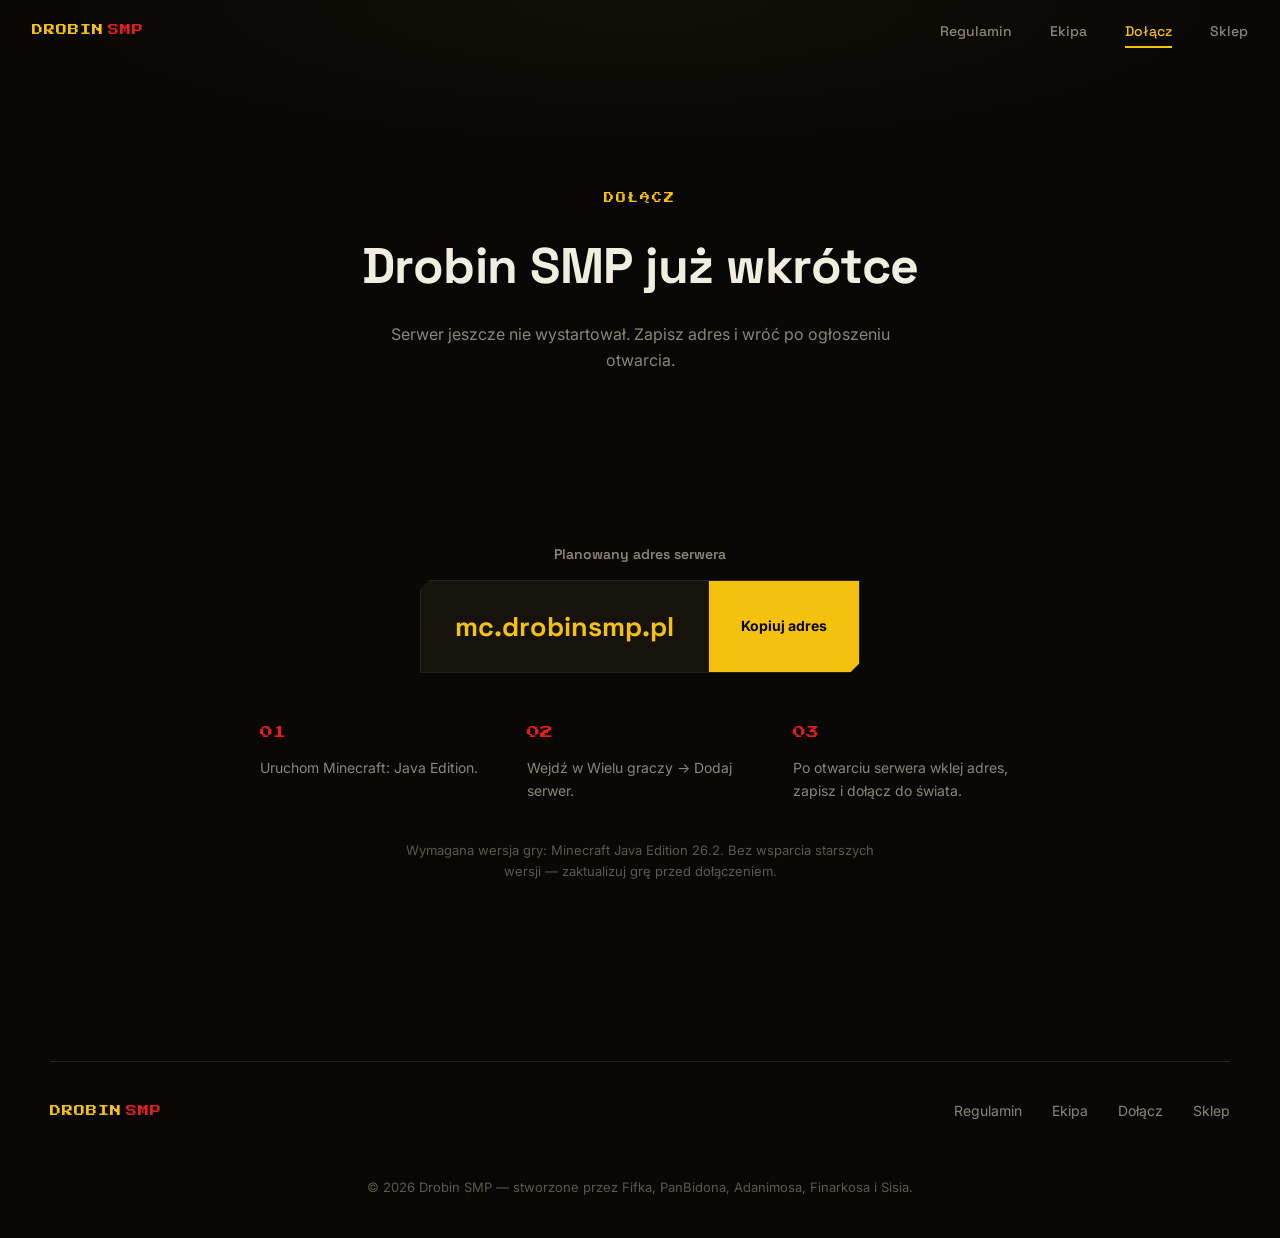
==== public/dolacz.html @ e036c219 "Przygotuj stronę Drobin SMP pod Cloudflare Pages" ====
<!DOCTYPE html>
<html lang="pl">
<head>
<meta charset="UTF-8">
<meta name="viewport" content="width=device-width, initial-scale=1.0">
<title>Dołącz — Drobin SMP</title>
<meta name="description" content="Drobin SMP wystartuje już wkrótce. Sprawdź planowany adres serwera i sposób dołączenia.">
<meta name="theme-color" content="#0a0806">
<link rel="icon" href="data:image/svg+xml,%3Csvg xmlns='http://www.w3.org/2000/svg' viewBox='0 0 100 100'%3E%3Crect width='100' height='100' rx='16' fill='%230a0806'/%3E%3Crect x='28' y='28' width='44' height='44' fill='%23f4c10f' transform='rotate(45 50 50)'/%3E%3C/svg%3E">
<link rel="preconnect" href="https://fonts.googleapis.com">
<link rel="preconnect" href="https://fonts.gstatic.com" crossorigin>
<link href="https://fonts.googleapis.com/css2?family=Space+Grotesk:wght@400;500;600;700;800&family=Inter:wght@400;500;600&family=Press+Start+2P&display=swap" rel="stylesheet">
<link rel="stylesheet" href="style.css">
</head>
<body>

<nav class="nav" id="siteNav">
  <a href="index.html" class="brand"><span class="gold">DROBIN</span><span class="red">SMP</span></a>
  <div class="nav-links" id="navLinks">
    <a href="regulamin.html">Regulamin</a>
    <a href="ekipa.html">Ekipa</a>
    <a href="dolacz.html" class="active">Dołącz</a>
    <a href="sklep.html">Sklep</a>
  </div>
  <button class="nav-toggle" id="navToggle" aria-label="Otwórz menu" aria-expanded="false" aria-controls="navLinks">
    <span></span><span></span><span></span>
  </button>
</nav>

<main>
  <header class="page-header">
    <span class="eyebrow center">DOŁĄCZ</span>
    <h1>Drobin SMP już wkrótce</h1>
    <p>Serwer jeszcze nie wystartował. Zapisz adres i wróć po ogłoszeniu otwarcia.</p>
  </header>

  <section class="section join center">
    <div class="container">
      <p class="join-label reveal">Planowany adres serwera</p>
      <div class="join-box cut-sm reveal">
        <span class="addr">mc.drobinsmp.pl</span>
        <button onclick="copyIP(this)">Kopiuj adres</button>
      </div>

      <div class="join-steps reveal">
        <div class="join-step">
          <span class="num">01</span>
          <p>Uruchom Minecraft: Java Edition.</p>
        </div>
        <div class="join-step">
          <span class="num">02</span>
          <p>Wejdź w Wielu graczy → Dodaj serwer.</p>
        </div>
        <div class="join-step">
          <span class="num">03</span>
          <p>Po otwarciu serwera wklej adres, zapisz i dołącz do świata.</p>
        </div>
      </div>

      <p class="version-note reveal">Wymagana wersja gry: Minecraft Java Edition 26.2. Bez wsparcia starszych wersji — zaktualizuj grę przed dołączeniem.</p>
    </div>
  </section>
</main>

<footer class="footer">
  <div class="footer-inner">
    <a href="index.html" class="brand"><span class="gold">DROBIN</span><span class="red">SMP</span></a>
    <div class="footer-links">
      <a href="regulamin.html">Regulamin</a>
      <a href="ekipa.html">Ekipa</a>
      <a href="dolacz.html">Dołącz</a>
      <a href="sklep.html">Sklep</a>
    </div>
    <p class="footer-copy">© 2026 Drobin SMP — stworzone przez Fifka, PanBidona, Adanimosa, Finarkosa i Sisia.</p>
  </div>
</footer>

<script src="main.js"></script>
</body>
</html>
---- public/style.css ----
:root{
  --void:#0a0806;
  --void-2:#050403;
  --panel:#16130d;
  --panel-2:#1c1811;
  --border:#2b2419;
  --gold:#f4c10f;
  --gold-deep:#8a5a08;
  --redstone:#e31e1f;
  --redstone-deep:#7a0f10;
  --parchment:#f2ede1;
  --stone:#8b8577;
  --stone-dim:#5c584c;
  --font-display:'Space Grotesk',sans-serif;
  --font-body:'Inter',sans-serif;
  --font-pixel:'Press Start 2P',monospace;
}
*,*::before,*::after{box-sizing:border-box;margin:0;padding:0;}
html{scroll-behavior:smooth;}
body{
  background:var(--void);
  color:var(--parchment);
  font-family:var(--font-body);
  line-height:1.6;
  overflow-x:hidden;
  -webkit-font-smoothing:antialiased;
}
img{max-width:100%;display:block;}
a{color:inherit;text-decoration:none;}
button{font:inherit;cursor:pointer;border:none;background:none;color:inherit;}
ul{list-style:none;}
a:focus-visible,button:focus-visible{outline:2px solid var(--gold);outline-offset:3px;}
.container{max-width:1180px;margin:0 auto;padding:0 24px;}
section,header{scroll-margin-top:84px;}
main{display:block;}

.cut{clip-path:polygon(14px 0,100% 0,100% calc(100% - 14px),calc(100% - 14px) 100%,0 100%,0 14px);}
.cut-sm{clip-path:polygon(10px 0,100% 0,100% calc(100% - 10px),calc(100% - 10px) 100%,0 100%,0 10px);}

/* ---------- reveal on scroll ---------- */
.reveal{opacity:0;transform:translateY(26px);transition:opacity .7s ease,transform .7s ease;}
.reveal.in-view{opacity:1;transform:translateY(0);}

/* ---------- nav ---------- */
.nav{
  position:fixed;top:0;left:0;right:0;z-index:200;
  display:flex;align-items:center;justify-content:space-between;
  padding:20px 32px;
  border-bottom:1px solid transparent;
  transition:background .3s ease,border-color .3s ease;
}
.nav.scrolled{background:rgba(9,7,5,.86);backdrop-filter:blur(10px);border-bottom-color:var(--border);}
.brand{display:flex;align-items:center;gap:4px;font-family:var(--font-pixel);font-size:11px;letter-spacing:1px;}
.brand .gold{color:var(--gold);}
.brand .red{color:var(--redstone);}
.nav-links{display:flex;gap:38px;align-items:center;}
.nav-links a{font-family:var(--font-display);font-weight:500;font-size:14px;color:var(--stone);position:relative;transition:color .2s;}
.nav-links a::after{content:'';position:absolute;left:0;bottom:-6px;width:0;height:2px;background:var(--gold);transition:width .25s;}
.nav-links a:hover{color:var(--parchment);}
.nav-links a:hover::after{width:100%;}
.nav-links a.active{color:var(--gold);}
.nav-links a.active::after{width:100%;}
.nav-toggle{display:none;flex-direction:column;gap:5px;width:26px;z-index:210;background:none;}
.nav-toggle span{width:100%;height:2px;background:var(--parchment);transition:all .3s ease;}
.nav-toggle.open span:nth-child(1){transform:translateY(7px) rotate(45deg);}
.nav-toggle.open span:nth-child(2){opacity:0;}
.nav-toggle.open span:nth-child(3){transform:translateY(-7px) rotate(-45deg);}

@media (max-width:780px){
  .nav-links{
    position:fixed;top:0;right:-100%;height:100vh;width:min(78vw,320px);
    background:var(--void-2);border-left:1px solid var(--border);
    flex-direction:column;justify-content:center;align-items:flex-start;
    gap:34px;padding:0 44px;transition:right .35s ease;
  }
  .nav-links.open{right:0;}
  .nav-toggle{display:flex;}
}

/* ---------- hero ---------- */
.hero{
  position:relative;min-height:100svh;display:flex;flex-direction:column;
  align-items:center;justify-content:center;text-align:center;
  padding:150px 24px 90px;overflow:hidden;
  background:radial-gradient(ellipse 80% 60% at 50% 36%,#000 0%,#0a0806 55%,#050403 100%);
}
.hero::before{
  content:'';position:absolute;inset:0;pointer-events:none;
  background-image:
    linear-gradient(rgba(244,193,15,.05) 1px,transparent 1px),
    linear-gradient(90deg,rgba(244,193,15,.05) 1px,transparent 1px);
  background-size:44px 44px;
  -webkit-mask-image:radial-gradient(ellipse 70% 55% at 50% 38%,black,transparent 72%);
          mask-image:radial-gradient(ellipse 70% 55% at 50% 38%,black,transparent 72%);
}
.particles{position:absolute;inset:0;overflow:hidden;pointer-events:none;}
.particle{position:absolute;bottom:-10px;border-radius:1px;opacity:0;animation:float-up linear infinite;}
@keyframes float-up{
  0%{transform:translateY(0) translateX(0);opacity:0;}
  12%{opacity:.7;}
  88%{opacity:.25;}
  100%{transform:translateY(-640px) translateX(24px);opacity:0;}
}
.hero-logo{width:min(700px,88vw);height:auto;margin-bottom:30px;filter:drop-shadow(0 22px 60px rgba(0,0,0,.75));position:relative;z-index:2;}
.hero-tagline{font-family:var(--font-display);font-weight:700;font-size:clamp(19px,3vw,27px);margin-bottom:12px;position:relative;z-index:2;}
.hero-sub{color:var(--stone);font-size:16px;max-width:460px;margin-bottom:34px;position:relative;z-index:2;}
.hero-meta{display:flex;flex-wrap:wrap;align-items:center;justify-content:center;gap:14px;margin-bottom:38px;position:relative;z-index:2;}
.status-pill{display:flex;align-items:center;gap:9px;padding:9px 16px;background:var(--panel);border:1px solid var(--border);font-size:13px;color:var(--stone);}
.status-dot{width:7px;height:7px;border-radius:50%;background:var(--gold);animation:pulse 2s infinite;}
@keyframes pulse{
  0%{box-shadow:0 0 0 0 rgba(244,193,15,.55);}
  70%{box-shadow:0 0 0 8px rgba(244,193,15,0);}
  100%{box-shadow:0 0 0 0 rgba(244,193,15,0);}
}
.ip-pill{display:flex;align-items:center;gap:0;padding-left:16px;background:var(--panel);border:1px solid var(--border);font-family:var(--font-display);font-weight:600;font-size:14px;}
.status-pill.standalone{margin:0 auto 28px;width:fit-content;}
.ip-pill button{padding:9px 16px;margin-left:14px;background:var(--panel-2);font-size:12px;font-weight:700;color:var(--gold);border-left:1px solid var(--border);transition:all .2s;min-width:88px;}
.ip-pill button:hover{background:var(--gold);color:var(--void);}
.hero-ctas{display:flex;gap:16px;flex-wrap:wrap;justify-content:center;position:relative;z-index:2;}
.hero-secondary{display:flex;flex-wrap:wrap;align-items:center;justify-content:center;gap:14px;margin-top:28px;position:relative;z-index:2;}
.pill-link{display:inline-flex;align-items:center;gap:8px;padding:9px 16px;background:var(--panel);border:1px solid var(--border);font-size:13px;font-family:var(--font-display);font-weight:600;color:var(--gold);transition:all .2s;}
.pill-link:hover{border-color:var(--gold);background:var(--panel-2);transform:translateY(-2px);}

/* ---------- buttons ---------- */
.btn{display:inline-flex;align-items:center;gap:8px;padding:16px 34px;font-family:var(--font-display);font-weight:700;font-size:15px;transition:transform .2s ease,box-shadow .2s ease,background .2s ease,color .2s ease;}
.btn-primary{background:linear-gradient(135deg,var(--gold),#c98f0a);color:var(--void);}
.btn-primary:hover{transform:translateY(-3px);box-shadow:0 12px 28px rgba(244,193,15,.25);}
.btn-secondary{background:transparent;border:1px solid var(--border);color:var(--parchment);}
.btn-secondary:hover{border-color:var(--gold);color:var(--gold);transform:translateY(-3px);}

/* ---------- page header (non-hero pages) ---------- */
.page-header{padding:190px 24px 70px;text-align:center;position:relative;overflow:hidden;background:radial-gradient(ellipse 70% 50% at 50% 0%,#120e08 0%,var(--void) 65%);}
.page-header .eyebrow{display:block;}
.page-header h1{font-family:var(--font-display);font-weight:700;font-size:clamp(32px,5vw,50px);margin-bottom:16px;letter-spacing:-.01em;}
.page-header p{color:var(--stone);font-size:16px;max-width:560px;margin:0 auto;}

/* ---------- section shared ---------- */
.section{padding:100px 24px 120px;}
.section-head{max-width:640px;margin-bottom:54px;}
.eyebrow{font-family:var(--font-pixel);font-size:10px;letter-spacing:2px;color:var(--gold);margin-bottom:20px;display:block;}
.section-heading{font-family:var(--font-display);font-weight:700;font-size:clamp(28px,4vw,44px);margin-bottom:16px;letter-spacing:-.01em;}
.section-sub{color:var(--stone);font-size:16px;}
.center{text-align:center;margin-left:auto;margin-right:auto;}

/* ---------- team / crafting ---------- */
.crafting{display:flex;align-items:center;justify-content:center;gap:30px;margin:0 auto 8px;flex-wrap:wrap;}
.crafting-grid{display:grid;grid-template-columns:repeat(3,74px);grid-template-rows:repeat(3,74px);gap:8px;padding:14px;background:var(--panel);border:1px solid var(--border);}
.slot{background:var(--void-2);border:1px solid var(--border);box-shadow:inset 0 2px 6px rgba(0,0,0,.6);}
.slot.filled{padding:0;overflow:hidden;cursor:default;transition:transform .2s;}
.slot.filled img{width:100%;height:100%;object-fit:cover;display:block;}
.slot.filled:hover{transform:translateY(-3px);}
.slot.filled.gold{border:3px solid var(--gold);}
.slot.filled.red{border:3px solid var(--redstone);}
.crafting-arrow{font-size:26px;color:var(--stone-dim);font-family:var(--font-display);}
.output-slot{width:90px;height:90px;background:var(--panel);border:1px solid var(--gold-deep);display:flex;align-items:center;justify-content:center;box-shadow:0 0 26px rgba(244,193,15,.18);flex-shrink:0;}
.output-gem{width:32px;height:32px;background:linear-gradient(135deg,var(--gold),var(--redstone));transform:rotate(45deg);box-shadow:0 0 20px rgba(244,193,15,.5);animation:gem-float 3s ease-in-out infinite;}
@keyframes gem-float{0%,100%{transform:rotate(45deg) translateY(0);}50%{transform:rotate(45deg) translateY(-6px);}}
.crafting-caption{font-family:var(--font-pixel);font-size:10px;color:var(--stone-dim);letter-spacing:2px;text-align:center;margin:22px 0 50px;}

.founders-row{display:flex;flex-wrap:wrap;justify-content:center;gap:20px;}
.founder-card{background:var(--panel);border:1px solid var(--border);padding:30px 20px;width:206px;text-align:center;transition:border-color .25s,transform .25s;}
.founder-card:hover{border-color:var(--gold-deep);transform:translateY(-4px);}
.founder-avatar{width:78px;height:78px;margin:0 auto 16px;border:2px solid var(--border);overflow:hidden;}
.founder-avatar img{width:100%;height:100%;object-fit:cover;display:block;}
.founder-name{font-family:var(--font-display);font-weight:700;font-size:16px;margin-bottom:6px;}
.founder-role{color:var(--gold);font-family:var(--font-pixel);font-size:8px;letter-spacing:1.5px;display:block;margin-bottom:18px;}
.founder-links{display:flex;flex-wrap:wrap;gap:7px;justify-content:center;}
.founder-links a{font-size:11px;font-family:var(--font-display);font-weight:600;padding:6px 11px;background:var(--panel-2);border:1px solid var(--border);color:var(--stone);transition:all .2s;}
.founder-links a:hover{border-color:var(--gold);color:var(--gold);}

@media (max-width:560px){
  .crafting{flex-direction:column;}
  .crafting-arrow{transform:rotate(90deg);}
  .crafting-grid{grid-template-columns:repeat(3,62px);grid-template-rows:repeat(3,62px);}
}

/* ---------- regulamin ---------- */
.rules-list{display:flex;flex-direction:column;gap:24px;max-width:820px;margin:0 auto;}
.rule-featured{
  background:linear-gradient(135deg,rgba(227,30,31,.09),rgba(227,30,31,.02));
  border:1px solid rgba(227,30,31,.35);padding:44px;
  position:relative;overflow:hidden;text-align:left;
}
.rule-featured::before{content:'';position:absolute;top:-45%;right:-8%;width:280px;height:280px;background:radial-gradient(circle,rgba(227,30,31,.22),transparent 70%);pointer-events:none;}
.rule-featured .tag{font-family:var(--font-pixel);font-size:10px;color:var(--redstone);letter-spacing:1.5px;margin-bottom:16px;display:block;position:relative;}
.rule-featured h3{font-family:var(--font-display);font-weight:800;font-size:clamp(23px,4vw,34px);margin-bottom:14px;position:relative;letter-spacing:-.01em;}
.rule-featured h3 span{color:var(--redstone);}
.rule-featured p{color:var(--stone);font-size:15px;line-height:1.75;position:relative;}

/* ---------- join ---------- */
.join-box{display:inline-flex;align-items:stretch;margin-bottom:50px;background:var(--panel);border:1px solid var(--border);}
.join-box .addr{padding:24px 34px;font-family:var(--font-display);font-weight:700;font-size:clamp(19px,4vw,27px);color:var(--gold);}
.join-box button{padding:0 32px;background:var(--gold);color:var(--void);font-weight:700;font-size:14px;transition:background .2s;border-left:1px solid var(--border);}
.join-box button:hover{background:#ffd93d;}
.join-steps{display:flex;justify-content:center;gap:40px;flex-wrap:wrap;margin-bottom:38px;text-align:left;max-width:760px;margin-left:auto;margin-right:auto;}
.join-step{flex:1;min-width:180px;}
.join-step .num{font-family:var(--font-pixel);color:var(--redstone);font-size:13px;margin-bottom:12px;display:block;}
.join-step p{font-size:14px;color:var(--stone);line-height:1.65;}
.version-note{color:var(--stone-dim);font-size:13px;max-width:480px;margin:0 auto;}

/* ---------- trailer ---------- */
.trailer-section{padding:56px 24px 110px;text-align:center;}
.trailer-video{width:100%;max-width:900px;margin:0 auto;display:block;background:#000;border:1px solid var(--border);}
.trailer-credit{margin-top:14px;font-size:10px;color:var(--stone-dim);opacity:.55;letter-spacing:.02em;}

/* ---------- explore ---------- */
.explore-grid{display:grid;grid-template-columns:repeat(2,1fr);gap:20px;}
.explore-card{display:block;background:var(--panel);border:1px solid var(--border);padding:32px 28px;transition:border-color .25s,transform .25s;}
.explore-card:hover{border-color:var(--gold-deep);transform:translateY(-4px);}
.explore-card .explore-tag{font-family:var(--font-pixel);font-size:9px;letter-spacing:1.5px;color:var(--gold);margin-bottom:16px;display:block;}
.explore-card h3{font-family:var(--font-display);font-weight:700;font-size:19px;margin-bottom:10px;}
.explore-card p{color:var(--stone);font-size:14px;line-height:1.6;margin-bottom:18px;}
.explore-card .explore-link{font-family:var(--font-display);font-weight:600;font-size:13px;color:var(--parchment);transition:color .2s;}
.explore-card:hover .explore-link{color:var(--gold);}

@media (max-width:900px){.explore-grid{grid-template-columns:1fr;}}

.info-card{background:var(--panel);border:1px solid var(--border);padding:36px;max-width:600px;margin:60px auto 0;text-align:center;}
.info-card .tag{font-family:var(--font-pixel);font-size:10px;letter-spacing:1.5px;color:var(--gold);margin-bottom:16px;display:block;}
.info-card h3{font-family:var(--font-display);font-weight:700;font-size:20px;margin-bottom:12px;}
.info-card p{color:var(--stone);font-size:15px;line-height:1.7;}

.join-label{color:var(--stone);font-family:var(--font-display);font-size:14px;font-weight:600;margin-bottom:14px;}
.coming-soon{min-height:45vh;display:flex;align-items:flex-start;justify-content:center;padding-top:36px;}
.coming-soon .info-card{margin:0 auto;max-width:660px;}
.coming-soon .info-card h2{font-family:var(--font-display);font-size:clamp(24px,4vw,34px);line-height:1.2;margin-bottom:16px;}
.coming-soon-link{margin-top:28px;}

/* ---------- footer ---------- */
.footer{padding:60px 24px 40px;}
.footer-inner{max-width:1180px;margin:0 auto;display:flex;flex-wrap:wrap;justify-content:space-between;align-items:center;gap:24px;border-top:1px solid var(--border);padding-top:38px;}
.footer-links{display:flex;gap:30px;flex-wrap:wrap;}
.footer-links a{color:var(--stone);font-size:14px;transition:color .2s;}
.footer-links a:hover{color:var(--gold);}
.footer-copy{color:var(--stone-dim);font-size:13px;width:100%;text-align:center;margin-top:30px;}

@media (prefers-reduced-motion:reduce){
  *{animation:none !important;transition:none !important;}
  html{scroll-behavior:auto;}
}
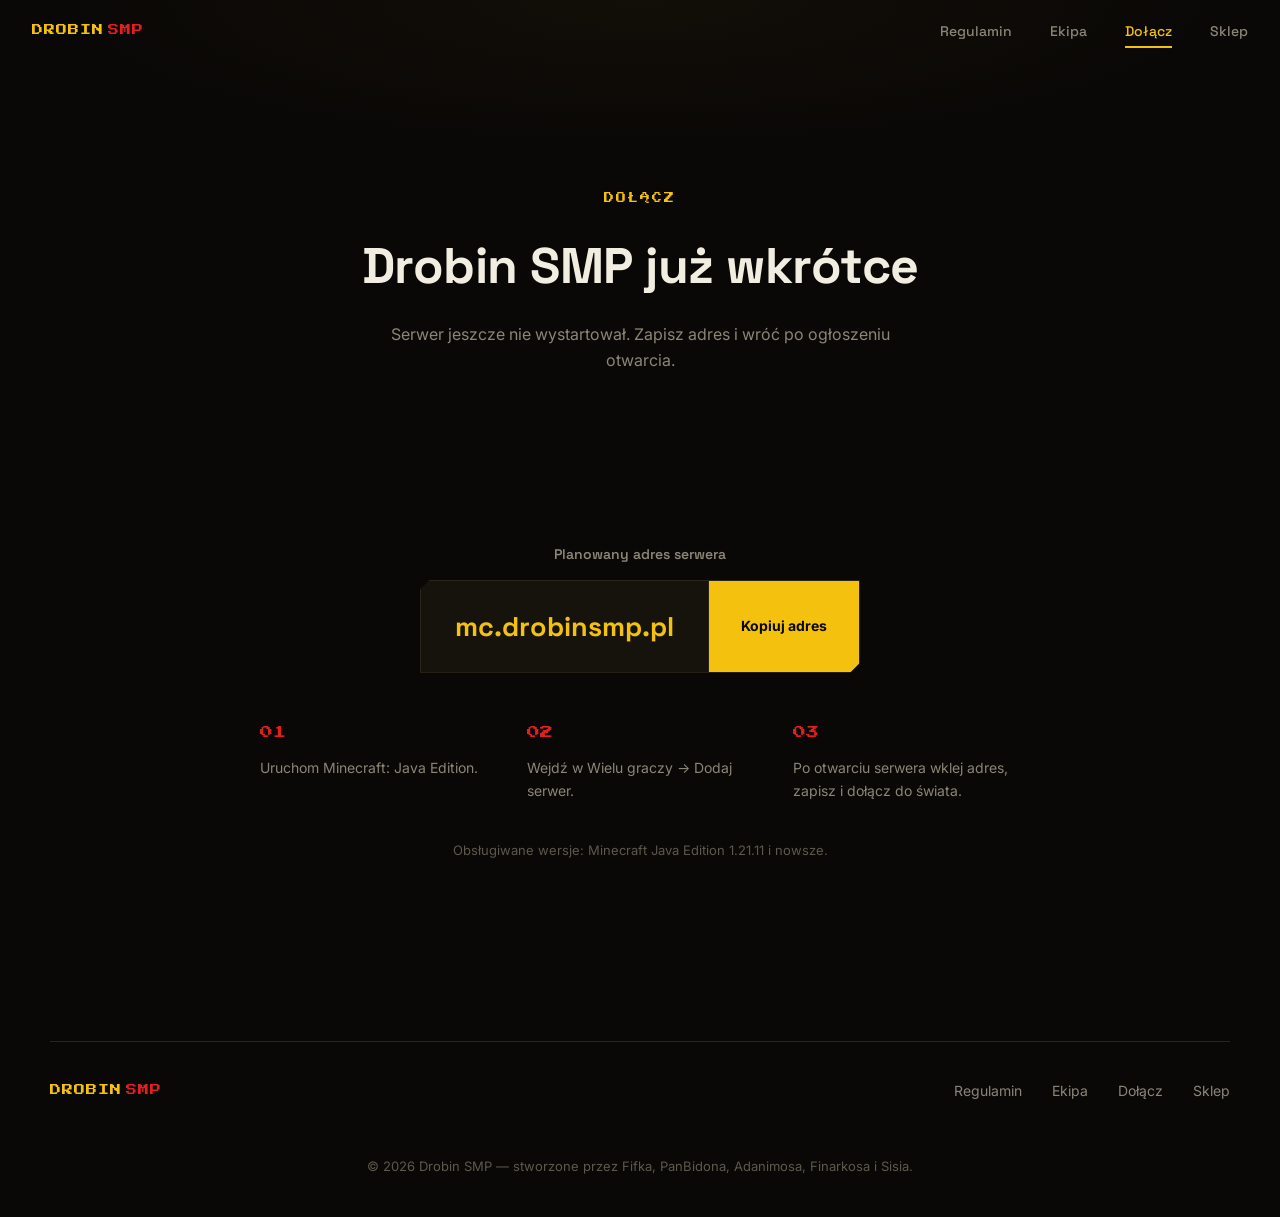
==== commit 1ef7dd97: "Zaktualizuj obsługiwane wersje Minecraft" ====
--- a/public/dolacz.html
+++ b/public/dolacz.html
@@ -4,7 +4,7 @@
 <meta charset="UTF-8">
 <meta name="viewport" content="width=device-width, initial-scale=1.0">
 <title>Dołącz — Drobin SMP</title>
-<meta name="description" content="Drobin SMP wystartuje już wkrótce. Sprawdź planowany adres serwera i sposób dołączenia.">
+<meta name="description" content="Drobin SMP wystartuje już wkrótce. Sprawdź planowany adres serwera i obsługiwane wersje Minecraft Java Edition od 1.21.11 wzwyż.">
 <meta name="theme-color" content="#0a0806">
 <link rel="icon" href="data:image/svg+xml,%3Csvg xmlns='http://www.w3.org/2000/svg' viewBox='0 0 100 100'%3E%3Crect width='100' height='100' rx='16' fill='%230a0806'/%3E%3Crect x='28' y='28' width='44' height='44' fill='%23f4c10f' transform='rotate(45 50 50)'/%3E%3C/svg%3E">
 <link rel="preconnect" href="https://fonts.googleapis.com">
@@ -57,7 +57,7 @@
         </div>
       </div>
 
-      <p class="version-note reveal">Wymagana wersja gry: Minecraft Java Edition 26.2. Bez wsparcia starszych wersji — zaktualizuj grę przed dołączeniem.</p>
+      <p class="version-note reveal">Obsługiwane wersje: Minecraft Java Edition 1.21.11 i nowsze.</p>
     </div>
   </section>
 </main>
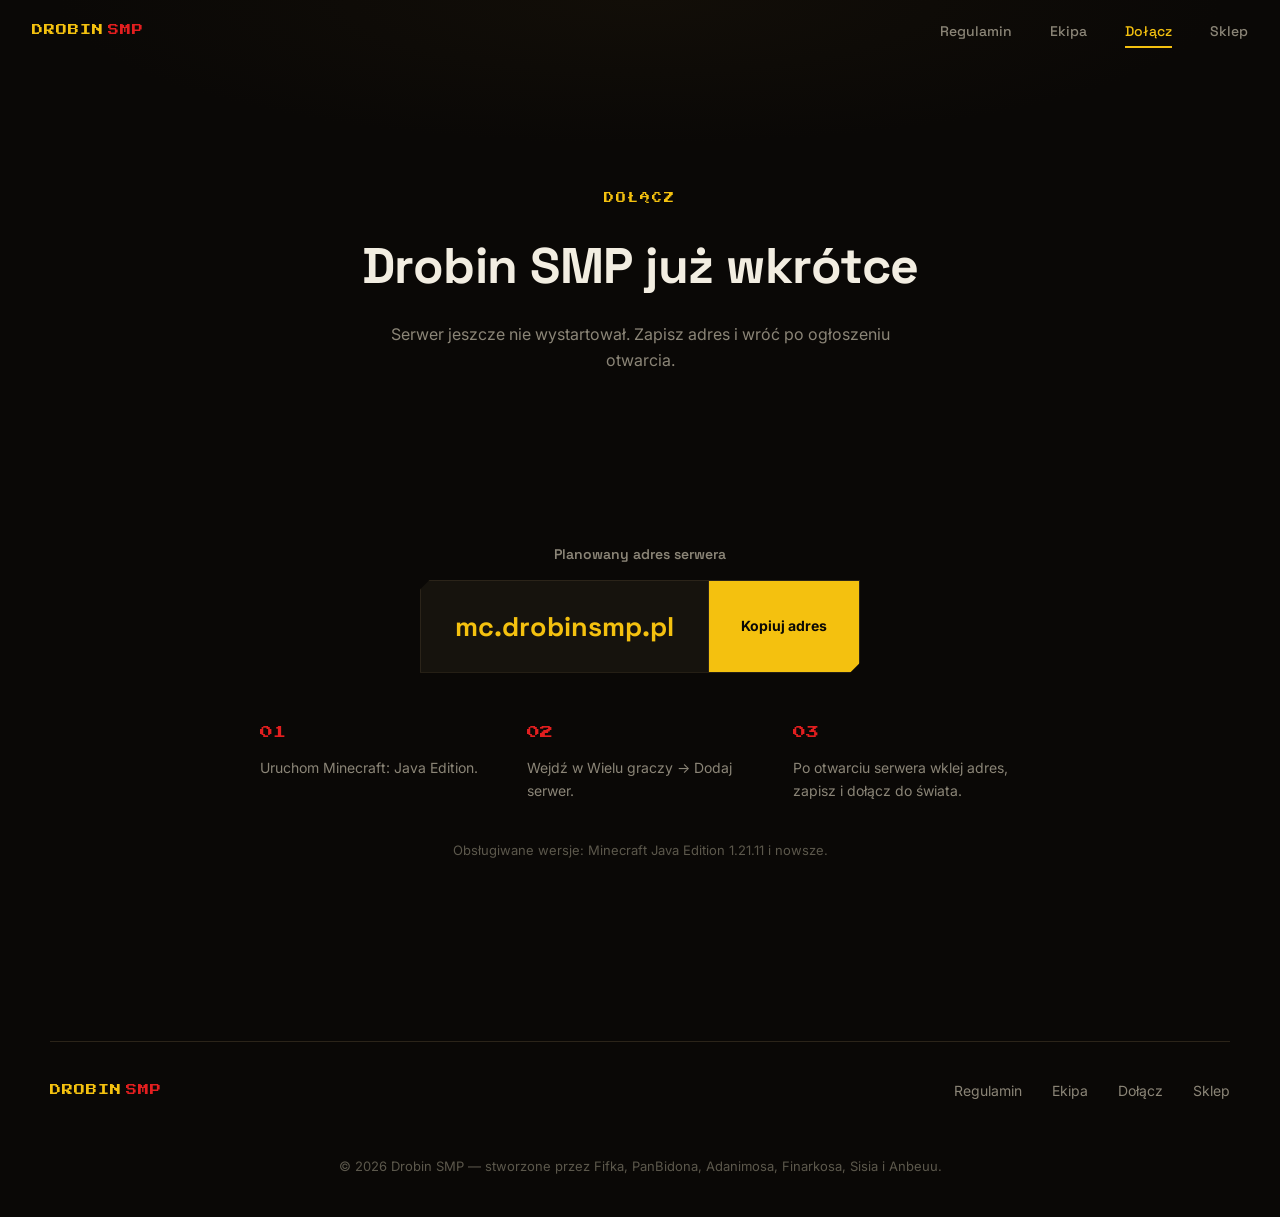
==== commit aeb599e0: "Dodaj Anbeuu do ekipy Drobin SMP" ====
--- a/public/dolacz.html
+++ b/public/dolacz.html
@@ -71,7 +71,7 @@
       <a href="dolacz.html">Dołącz</a>
       <a href="sklep.html">Sklep</a>
     </div>
-    <p class="footer-copy">© 2026 Drobin SMP — stworzone przez Fifka, PanBidona, Adanimosa, Finarkosa i Sisia.</p>
+    <p class="footer-copy">© 2026 Drobin SMP — stworzone przez Fifka, PanBidona, Adanimosa, Finarkosa, Sisia i Anbeuu.</p>
   </div>
 </footer>
 
--- a/public/style.css
+++ b/public/style.css
@@ -157,8 +157,8 @@
 @keyframes gem-float{0%,100%{transform:rotate(45deg) translateY(0);}50%{transform:rotate(45deg) translateY(-6px);}}
 .crafting-caption{font-family:var(--font-pixel);font-size:10px;color:var(--stone-dim);letter-spacing:2px;text-align:center;margin:22px 0 50px;}
 
-.founders-row{display:flex;flex-wrap:wrap;justify-content:center;gap:20px;}
-.founder-card{background:var(--panel);border:1px solid var(--border);padding:30px 20px;width:206px;text-align:center;transition:border-color .25s,transform .25s;}
+.founders-row{display:grid;grid-template-columns:repeat(3,minmax(0,1fr));gap:20px;max-width:900px;margin:0 auto;}
+.founder-card{background:var(--panel);border:1px solid var(--border);padding:30px 20px;text-align:center;transition:border-color .25s,transform .25s;}
 .founder-card:hover{border-color:var(--gold-deep);transform:translateY(-4px);}
 .founder-avatar{width:78px;height:78px;margin:0 auto 16px;border:2px solid var(--border);overflow:hidden;}
 .founder-avatar img{width:100%;height:100%;object-fit:cover;display:block;}
@@ -168,10 +168,13 @@
 .founder-links a{font-size:11px;font-family:var(--font-display);font-weight:600;padding:6px 11px;background:var(--panel-2);border:1px solid var(--border);color:var(--stone);transition:all .2s;}
 .founder-links a:hover{border-color:var(--gold);color:var(--gold);}
 
+@media (max-width:760px){.founders-row{grid-template-columns:repeat(2,minmax(0,1fr));max-width:640px;}}
+
 @media (max-width:560px){
   .crafting{flex-direction:column;}
   .crafting-arrow{transform:rotate(90deg);}
   .crafting-grid{grid-template-columns:repeat(3,62px);grid-template-rows:repeat(3,62px);}
+  .founders-row{grid-template-columns:1fr;max-width:320px;}
 }
 
 /* ---------- regulamin ---------- */
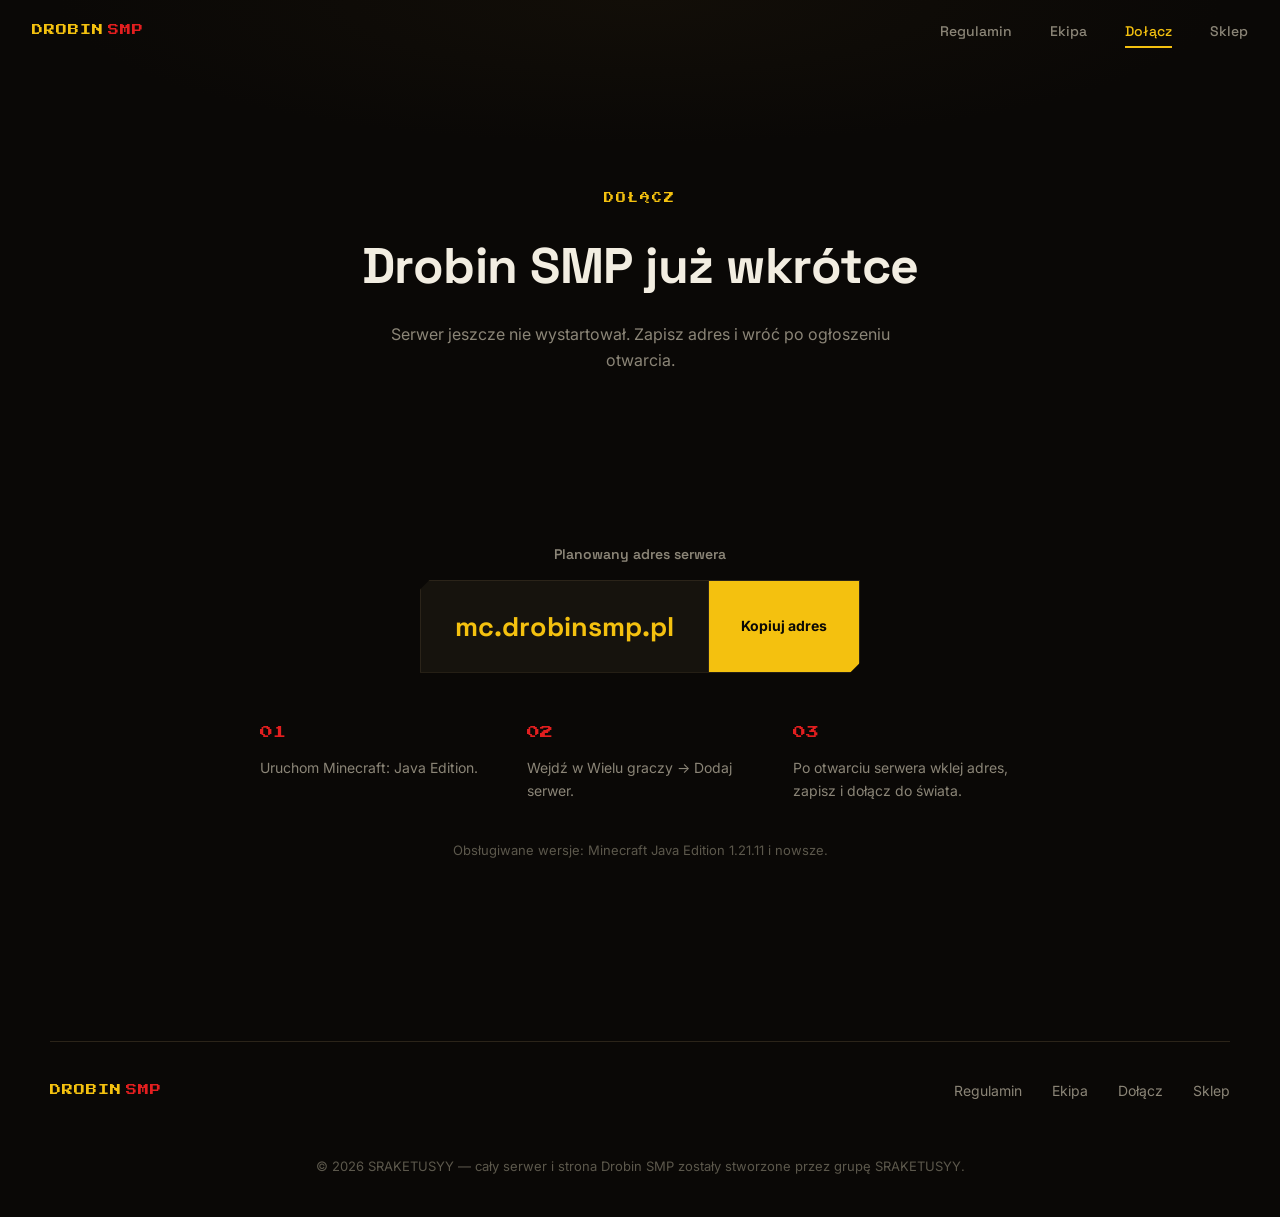
==== commit ff954c34: "Dodaj autorstwo serwera i strony przez SRAKETUSYY" ====
--- a/public/dolacz.html
+++ b/public/dolacz.html
@@ -71,7 +71,7 @@
       <a href="dolacz.html">Dołącz</a>
       <a href="sklep.html">Sklep</a>
     </div>
-    <p class="footer-copy">© 2026 Drobin SMP — stworzone przez Fifka, PanBidona, Adanimosa, Finarkosa, Sisia i Anbeuu.</p>
+    <p class="footer-copy">© 2026 SRAKETUSYY — cały serwer i strona Drobin SMP zostały stworzone przez grupę SRAKETUSYY.</p>
   </div>
 </footer>
 
--- a/public/style.css
+++ b/public/style.css
@@ -205,6 +205,39 @@
 .trailer-section{padding:56px 24px 110px;text-align:center;}
 .trailer-video{width:100%;max-width:900px;margin:0 auto;display:block;background:#000;border:1px solid var(--border);}
 .trailer-credit{margin-top:14px;font-size:10px;color:var(--stone-dim);opacity:.55;letter-spacing:.02em;}
+.trailer-archive{padding-top:70px;padding-bottom:30px;}
+
+/* ---------- teaser gallery ---------- */
+.teaser-section{padding:0 24px 40px;}
+.teaser-section .section-head{max-width:760px;margin-bottom:34px;}
+.teaser-hint{font-size:14px;color:var(--stone);margin-top:16px;}
+.teaser-grid{display:grid;grid-template-columns:repeat(3,minmax(0,1fr));gap:16px;}
+.teaser-photo{display:block;position:relative;overflow:hidden;aspect-ratio:16/11;background:var(--panel);border:1px solid var(--border);transition:border-color .25s;}
+.teaser-photo img{width:100%;height:100%;object-fit:cover;transition:transform .4s ease;}
+.teaser-photo:hover,.teaser-photo:focus-visible{border-color:var(--gold);}
+.teaser-photo:hover img{transform:scale(1.04);}
+.teaser-featured{grid-column:span 2;grid-row:span 2;aspect-ratio:auto;}
+.teaser-photo-label{position:absolute;bottom:0;left:0;right:0;padding:50px 24px 20px;background:linear-gradient(transparent,rgba(0,0,0,.85));font-family:var(--font-display);font-size:clamp(18px,2vw,26px);font-weight:700;display:flex;justify-content:space-between;gap:16px;}
+.teaser-photo-label span{color:var(--gold);}
+body.teaser-open{overflow:hidden;}
+.teaser-viewer{position:fixed;inset:0;margin:auto;width:min(1200px,96vw);max-width:96vw;max-height:94dvh;padding:54px 20px 16px;background:var(--void);color:var(--parchment);border:1px solid var(--gold-deep);overflow:auto;}
+.teaser-viewer::backdrop{background:rgba(0,0,0,.92);}
+.teaser-full-image{margin:auto;max-width:100%;max-height:calc(94dvh - 132px);width:auto;height:auto;object-fit:contain;}
+.teaser-close{position:absolute;top:6px;right:8px;width:44px;height:44px;font-size:22px;}
+.teaser-controls{display:flex;align-items:center;justify-content:center;gap:24px;margin-top:12px;}
+.teaser-controls button{width:44px;height:44px;border:1px solid var(--border);color:var(--gold);font-size:24px;}
+.teaser-controls button:hover,.teaser-close:hover{background:var(--panel-2);}
+.teaser-counter{min-width:68px;text-align:center;font-size:14px;}
+@media(max-width:760px){
+  .teaser-section{padding:0 0 24px;}
+  .teaser-grid{grid-template-columns:repeat(2,minmax(0,1fr));gap:12px;}
+  .teaser-featured{grid-row:auto;aspect-ratio:16/11;}
+}
+@media(max-width:480px){
+  .teaser-grid{grid-template-columns:1fr;}
+  .teaser-featured{grid-column:auto;}
+  .teaser-viewer{padding-left:8px;padding-right:8px;}
+}
 
 /* ---------- explore ---------- */
 .explore-grid{display:grid;grid-template-columns:repeat(2,1fr);gap:20px;}
@@ -229,6 +262,73 @@
 .coming-soon .info-card h2{font-family:var(--font-display);font-size:clamp(24px,4vw,34px);line-height:1.2;margin-bottom:16px;}
 .coming-soon-link{margin-top:28px;}
 
+/* ---------- shop ---------- */
+.shop-section{padding:30px 0 60px;}
+.shop-ranks{display:grid;grid-template-columns:repeat(2,minmax(0,1fr));gap:24px;}
+.shop-rank{padding:32px;background:var(--panel);border:1px solid var(--gold-deep);}
+.shop-rank h2{font:700 44px var(--font-display);color:var(--gold);margin-bottom:24px;}
+.shop-rank-svip{border-color:var(--redstone-deep);}
+.shop-rank-svip h2{color:var(--redstone);}
+.shop-option{display:flex;gap:16px;align-items:center;padding:20px 0;border-top:1px solid var(--border);}
+.shop-option>div{flex:1;}
+.shop-option strong,.shop-option code{display:block;}
+.shop-option code{color:var(--stone);font-size:14px;margin-top:4px;}
+.shop-price{font:700 24px var(--font-display);white-space:nowrap;}
+.shop-option button,.shop-message button{padding:10px 14px;border:1px solid var(--gold-deep);font-size:14px;min-height:44px;}
+.shop-option button:hover,.shop-option button[aria-pressed="true"]{background:var(--gold);color:var(--void);}
+.shop-checkout{margin-top:24px;padding:30px;background:var(--panel-2);border:1px solid var(--border);display:grid;grid-template-columns:1fr 1fr;gap:24px;align-items:center;}
+.shop-label{display:block;font-size:14px;color:var(--gold);font-weight:600;letter-spacing:.04em;margin-bottom:8px;}
+.shop-checkout h3{font:700 24px var(--font-display);margin-bottom:8px;}
+.shop-message code{display:block;overflow-wrap:anywhere;margin-bottom:12px;font-size:16px;}
+.shop-message button{color:var(--gold);}
+.shop-payment-note{grid-column:1/-1;color:var(--stone);font-size:14px;}
+.shop-checkout .btn{justify-content:center;width:fit-content;}
+.shop-guide{padding-top:60px;}
+.tipply-diagram{position:relative;width:100%;aspect-ratio:1100/908;}
+.tipply-diagram>img{width:67.2727%;height:auto;}
+.tipply-arrows{position:absolute;inset:0;width:100%;height:100%;pointer-events:none;}
+.tipply-mobile-arrows{display:none;}
+.tipply-notes{list-style:none;}
+.tipply-notes li{position:absolute;left:74%;right:0;display:flex;gap:10px;}
+.tipply-notes li:nth-child(1){top:27%;}
+.tipply-notes li:nth-child(2){top:46%;}
+.tipply-notes li:nth-child(3){top:65%;}
+.tipply-notes li>span{flex-shrink:0;width:28px;height:28px;display:grid;place-items:center;background:var(--gold);color:var(--void);font-weight:700;}
+.tipply-notes h3{font:700 18px var(--font-display);margin-bottom:8px;}
+.tipply-notes p{font-size:14px;color:var(--stone);}
+.tipply-notes code{color:var(--gold);overflow-wrap:anywhere;}
+.shop-guide-end{max-width:740px;margin:24px auto 0;font-size:16px;color:var(--stone);text-align:center;}
+.shop-creator{padding:40px;background:linear-gradient(135deg,var(--panel-2),var(--panel));border:1px solid var(--gold-deep);}
+.shop-creator ol{list-style:decimal;padding-left:24px;margin:24px 0;}
+.shop-creator li{padding-left:6px;margin-bottom:14px;color:var(--stone);}
+.shop-creator strong{color:var(--parchment);}
+.shop-creator-apply{padding-top:24px;border-top:1px solid var(--border);}
+.shop-terms-link{color:var(--gold);text-decoration:underline;text-underline-offset:3px;}
+.shop-consent{grid-column:1/-1;display:flex;align-items:flex-start;gap:14px;font-size:14px;}
+.shop-consent input{width:22px;height:22px;flex-shrink:0;margin-top:2px;accent-color:var(--gold);}
+.tipply-amount{margin-top:48px;aspect-ratio:1100/950;}
+.tipply-amount .tipply-notes p+p{margin-top:14px;}
+.purchase-rules{max-width:900px;margin:auto;}
+.purchase-rules h3{font:700 22px var(--font-display);margin:32px 0 12px;}
+.purchase-rules p+p{margin-top:16px;}
+@media(max-width:900px){
+  .tipply-diagram{aspect-ratio:auto;max-width:650px;margin:auto;}
+  .tipply-amount{margin-top:40px;}
+  .tipply-diagram>img{width:100%;}
+  .tipply-arrows{display:none;}
+  .tipply-mobile-arrows{display:block;position:absolute;top:0;left:0;width:100%;pointer-events:none;}
+  .tipply-notes{display:grid;gap:24px;margin-top:28px;}
+  .tipply-notes li{position:static;}
+  .tipply-notes p{font-size:16px;}
+}
+@media(max-width:700px){
+  .shop-ranks,.shop-checkout{grid-template-columns:1fr;}
+  .shop-rank,.shop-checkout,.shop-creator{padding:24px;}
+  .shop-option{gap:10px;flex-wrap:wrap;}
+  .shop-price{font-size:22px;}
+  .shop-checkout .btn{width:100%;}
+}
+
 /* ---------- footer ---------- */
 .footer{padding:60px 24px 40px;}
 .footer-inner{max-width:1180px;margin:0 auto;display:flex;flex-wrap:wrap;justify-content:space-between;align-items:center;gap:24px;border-top:1px solid var(--border);padding-top:38px;}
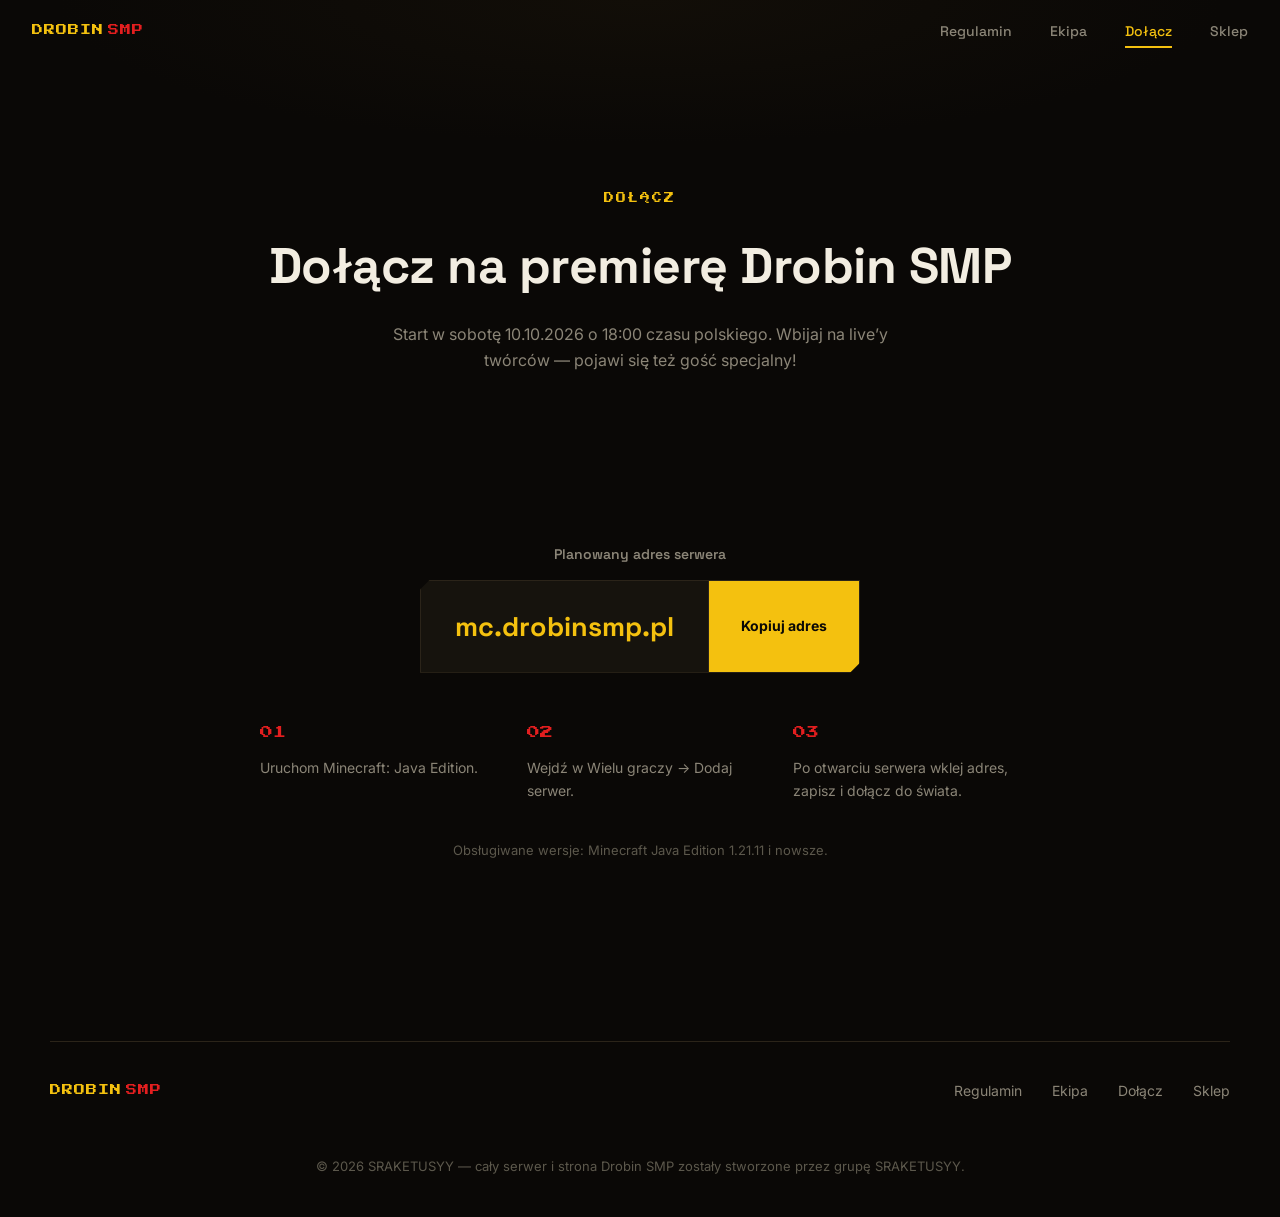
==== commit 5dd52274: "Oglos premiere 10 pazdziernika o 18 i dodaj odliczanie" ====
--- a/public/dolacz.html
+++ b/public/dolacz.html
@@ -4,7 +4,7 @@
 <meta charset="UTF-8">
 <meta name="viewport" content="width=device-width, initial-scale=1.0">
 <title>Dołącz — Drobin SMP</title>
-<meta name="description" content="Drobin SMP wystartuje już wkrótce. Sprawdź planowany adres serwera i obsługiwane wersje Minecraft Java Edition od 1.21.11 wzwyż.">
+<meta name="description" content="Premiera Drobin SMP w sobotę 10.10.2026 o 18:00 czasu polskiego. Sprawdź adres serwera i obsługiwane wersje Minecraft Java Edition od 1.21.11 wzwyż.">
 <meta name="theme-color" content="#0a0806">
 <link rel="icon" href="data:image/svg+xml,%3Csvg xmlns='http://www.w3.org/2000/svg' viewBox='0 0 100 100'%3E%3Crect width='100' height='100' rx='16' fill='%230a0806'/%3E%3Crect x='28' y='28' width='44' height='44' fill='%23f4c10f' transform='rotate(45 50 50)'/%3E%3C/svg%3E">
 <link rel="preconnect" href="https://fonts.googleapis.com">
@@ -30,8 +30,8 @@
 <main>
   <header class="page-header">
     <span class="eyebrow center">DOŁĄCZ</span>
-    <h1>Drobin SMP już wkrótce</h1>
-    <p>Serwer jeszcze nie wystartował. Zapisz adres i wróć po ogłoszeniu otwarcia.</p>
+    <h1>Dołącz na premierę Drobin SMP</h1>
+    <p>Start w sobotę <time datetime="2026-10-10T18:00:00+02:00">10.10.2026 o 18:00 czasu polskiego</time>. Wbijaj na live’y twórców — pojawi się też gość specjalny!</p>
   </header>
 
   <section class="section join center">
--- a/public/style.css
+++ b/public/style.css
@@ -117,6 +117,16 @@
 .ip-pill button{padding:9px 16px;margin-left:14px;background:var(--panel-2);font-size:12px;font-weight:700;color:var(--gold);border-left:1px solid var(--border);transition:all .2s;min-width:88px;}
 .ip-pill button:hover{background:var(--gold);color:var(--void);}
 .hero-ctas{display:flex;gap:16px;flex-wrap:wrap;justify-content:center;position:relative;z-index:2;}
+.launch-date{position:relative;z-index:2;color:var(--gold);font:700 clamp(18px,3vw,26px) var(--font-display);margin-bottom:20px;}
+.launch-date span{display:block;font:400 14px var(--font-body);color:var(--stone);margin-top:8px;}
+.launch-countdown{display:grid;grid-template-columns:repeat(4,minmax(0,1fr));gap:12px;width:min(460px,100%);margin:0 auto 24px;position:relative;z-index:2;}
+.launch-countdown>div{padding:16px 8px;background:var(--panel);border:1px solid var(--gold-deep);}
+.launch-countdown strong{display:block;color:var(--gold);font:700 clamp(24px,5vw,38px) var(--font-display);font-variant-numeric:tabular-nums;}
+.launch-countdown span{display:block;color:var(--stone);font-size:14px;margin-top:6px;}
+.launch-invite,.launch-finished{position:relative;z-index:2;max-width:580px;font-size:16px;margin-bottom:28px;}
+.launch-invite strong{display:block;color:var(--gold);margin-top:8px;}
+.launch-finished{color:var(--gold);}
+.launch-countdown[hidden]{display:none;}
 .hero-secondary{display:flex;flex-wrap:wrap;align-items:center;justify-content:center;gap:14px;margin-top:28px;position:relative;z-index:2;}
 .pill-link{display:inline-flex;align-items:center;gap:8px;padding:9px 16px;background:var(--panel);border:1px solid var(--border);font-size:13px;font-family:var(--font-display);font-weight:600;color:var(--gold);transition:all .2s;}
 .pill-link:hover{border-color:var(--gold);background:var(--panel-2);transform:translateY(-2px);}
@@ -269,6 +279,12 @@
 .shop-rank h2{font:700 44px var(--font-display);color:var(--gold);margin-bottom:24px;}
 .shop-rank-svip{border-color:var(--redstone-deep);}
 .shop-rank-svip h2{color:var(--redstone);}
+.shop-benefits{list-style:disc;padding-left:20px;margin:0 0 26px;color:var(--stone);font-size:15px;}
+.shop-benefits li{margin-bottom:12px;}
+.shop-benefits strong{color:var(--parchment);}
+.shop-benefits code{color:var(--gold);overflow-wrap:anywhere;font-size:14px;}
+.shop-benefits-note{margin-top:20px;color:var(--stone);font-size:14px;}
+.creator-benefits-heading{font:700 22px var(--font-display);margin:28px 0 18px;}
 .shop-option{display:flex;gap:16px;align-items:center;padding:20px 0;border-top:1px solid var(--border);}
 .shop-option>div{flex:1;}
 .shop-option strong,.shop-option code{display:block;}
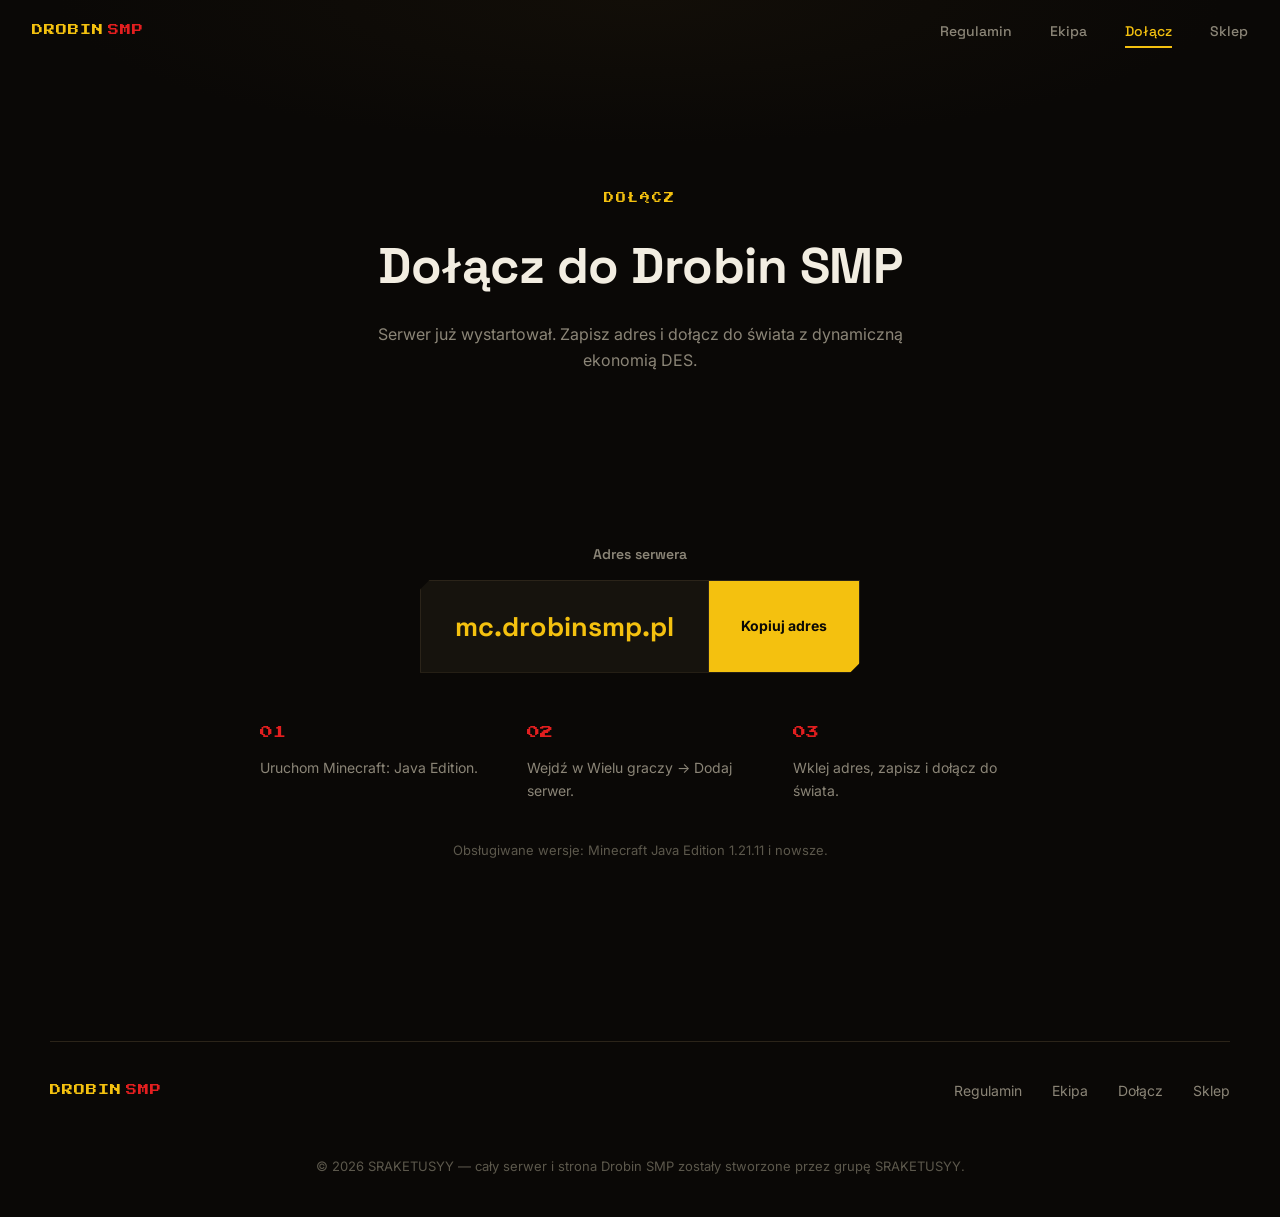
==== commit b2fb4946: "Dodaj opis DES i usun nieaktualne zapowiedzi premiery" ====
--- a/public/dolacz.html
+++ b/public/dolacz.html
@@ -4,7 +4,7 @@
 <meta charset="UTF-8">
 <meta name="viewport" content="width=device-width, initial-scale=1.0">
 <title>Dołącz — Drobin SMP</title>
-<meta name="description" content="Premiera Drobin SMP w sobotę 10.10.2026 o 18:00 czasu polskiego. Sprawdź adres serwera i obsługiwane wersje Minecraft Java Edition od 1.21.11 wzwyż.">
+<meta name="description" content="Dołącz do Drobin SMP. Sprawdź adres serwera i obsługiwane wersje Minecraft Java Edition od 1.21.11 wzwyż.">
 <meta name="theme-color" content="#0a0806">
 <link rel="icon" href="data:image/svg+xml,%3Csvg xmlns='http://www.w3.org/2000/svg' viewBox='0 0 100 100'%3E%3Crect width='100' height='100' rx='16' fill='%230a0806'/%3E%3Crect x='28' y='28' width='44' height='44' fill='%23f4c10f' transform='rotate(45 50 50)'/%3E%3C/svg%3E">
 <link rel="preconnect" href="https://fonts.googleapis.com">
@@ -30,13 +30,13 @@
 <main>
   <header class="page-header">
     <span class="eyebrow center">DOŁĄCZ</span>
-    <h1>Dołącz na premierę Drobin SMP</h1>
-    <p>Start w sobotę <time datetime="2026-10-10T18:00:00+02:00">10.10.2026 o 18:00 czasu polskiego</time>. Wbijaj na live’y twórców — pojawi się też gość specjalny!</p>
+    <h1>Dołącz do Drobin SMP</h1>
+    <p>Serwer już wystartował. Zapisz adres i dołącz do świata z dynamiczną ekonomią DES.</p>
   </header>
 
   <section class="section join center">
     <div class="container">
-      <p class="join-label reveal">Planowany adres serwera</p>
+      <p class="join-label reveal">Adres serwera</p>
       <div class="join-box cut-sm reveal">
         <span class="addr">mc.drobinsmp.pl</span>
         <button onclick="copyIP(this)">Kopiuj adres</button>
@@ -53,7 +53,7 @@
         </div>
         <div class="join-step">
           <span class="num">03</span>
-          <p>Po otwarciu serwera wklej adres, zapisz i dołącz do świata.</p>
+          <p>Wklej adres, zapisz i dołącz do świata.</p>
         </div>
       </div>
 
--- a/public/style.css
+++ b/public/style.css
@@ -117,16 +117,6 @@
 .ip-pill button{padding:9px 16px;margin-left:14px;background:var(--panel-2);font-size:12px;font-weight:700;color:var(--gold);border-left:1px solid var(--border);transition:all .2s;min-width:88px;}
 .ip-pill button:hover{background:var(--gold);color:var(--void);}
 .hero-ctas{display:flex;gap:16px;flex-wrap:wrap;justify-content:center;position:relative;z-index:2;}
-.launch-date{position:relative;z-index:2;color:var(--gold);font:700 clamp(18px,3vw,26px) var(--font-display);margin-bottom:20px;}
-.launch-date span{display:block;font:400 14px var(--font-body);color:var(--stone);margin-top:8px;}
-.launch-countdown{display:grid;grid-template-columns:repeat(4,minmax(0,1fr));gap:12px;width:min(460px,100%);margin:0 auto 24px;position:relative;z-index:2;}
-.launch-countdown>div{padding:16px 8px;background:var(--panel);border:1px solid var(--gold-deep);}
-.launch-countdown strong{display:block;color:var(--gold);font:700 clamp(24px,5vw,38px) var(--font-display);font-variant-numeric:tabular-nums;}
-.launch-countdown span{display:block;color:var(--stone);font-size:14px;margin-top:6px;}
-.launch-invite,.launch-finished{position:relative;z-index:2;max-width:580px;font-size:16px;margin-bottom:28px;}
-.launch-invite strong{display:block;color:var(--gold);margin-top:8px;}
-.launch-finished{color:var(--gold);}
-.launch-countdown[hidden]{display:none;}
 .hero-secondary{display:flex;flex-wrap:wrap;align-items:center;justify-content:center;gap:14px;margin-top:28px;position:relative;z-index:2;}
 .pill-link{display:inline-flex;align-items:center;gap:8px;padding:9px 16px;background:var(--panel);border:1px solid var(--border);font-size:13px;font-family:var(--font-display);font-weight:600;color:var(--gold);transition:all .2s;}
 .pill-link:hover{border-color:var(--gold);background:var(--panel-2);transform:translateY(-2px);}
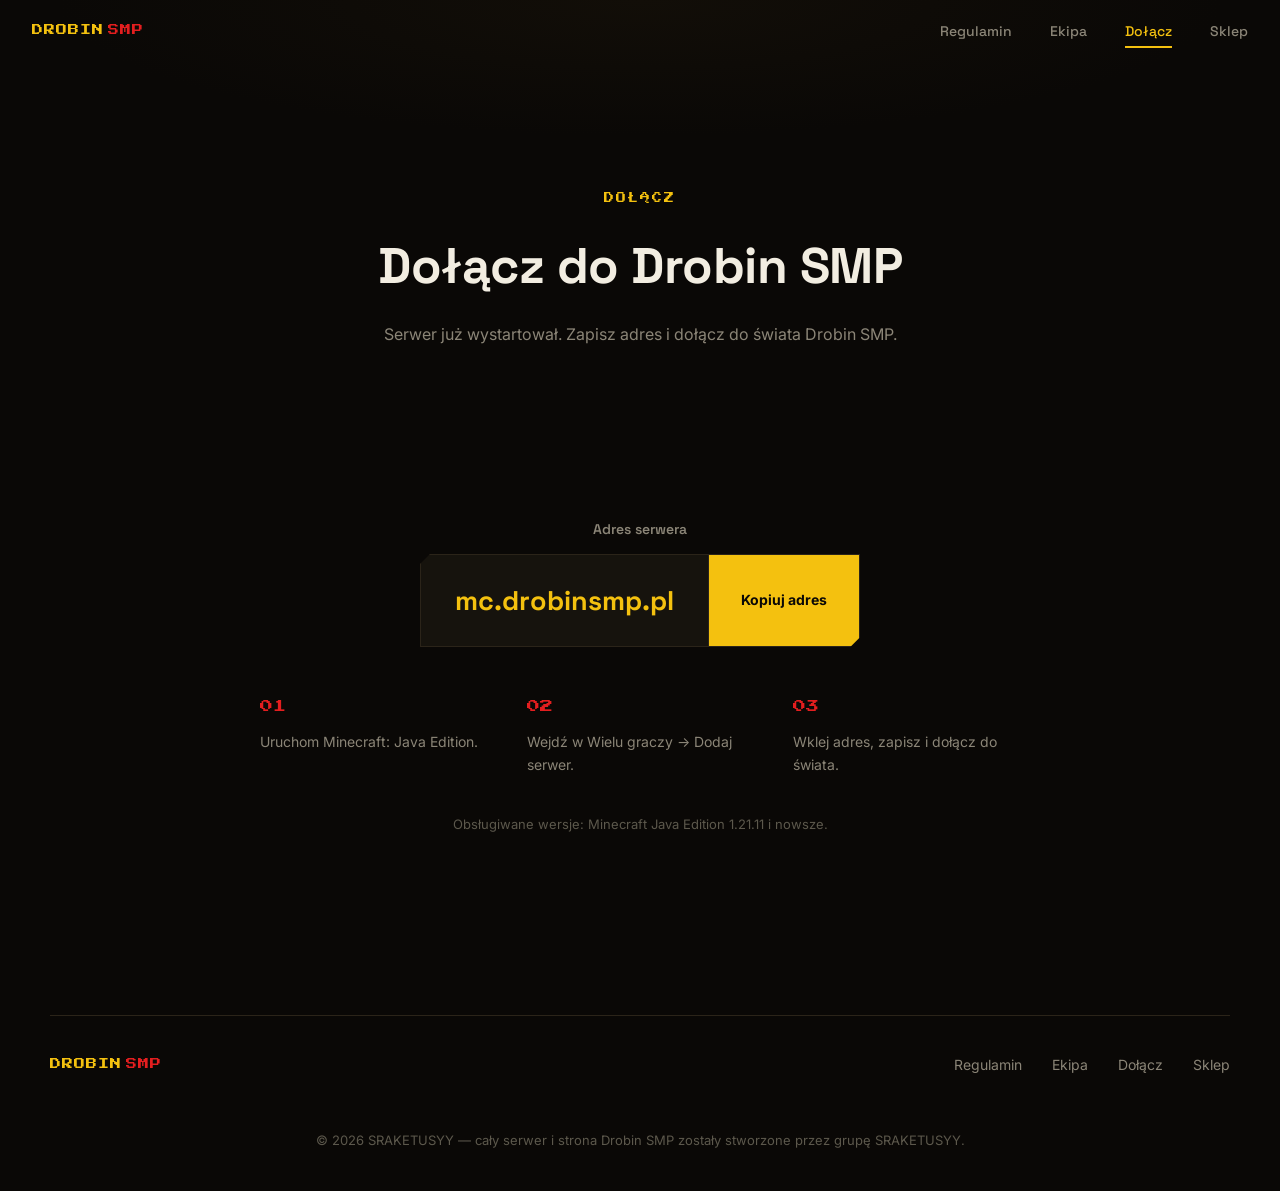
==== commit 2c87ecd4: "Usun wzmianki o DES ze strony" ====
--- a/public/dolacz.html
+++ b/public/dolacz.html
@@ -31,7 +31,7 @@
   <header class="page-header">
     <span class="eyebrow center">DOŁĄCZ</span>
     <h1>Dołącz do Drobin SMP</h1>
-    <p>Serwer już wystartował. Zapisz adres i dołącz do świata z dynamiczną ekonomią DES.</p>
+    <p>Serwer już wystartował. Zapisz adres i dołącz do świata Drobin SMP.</p>
   </header>
 
   <section class="section join center">
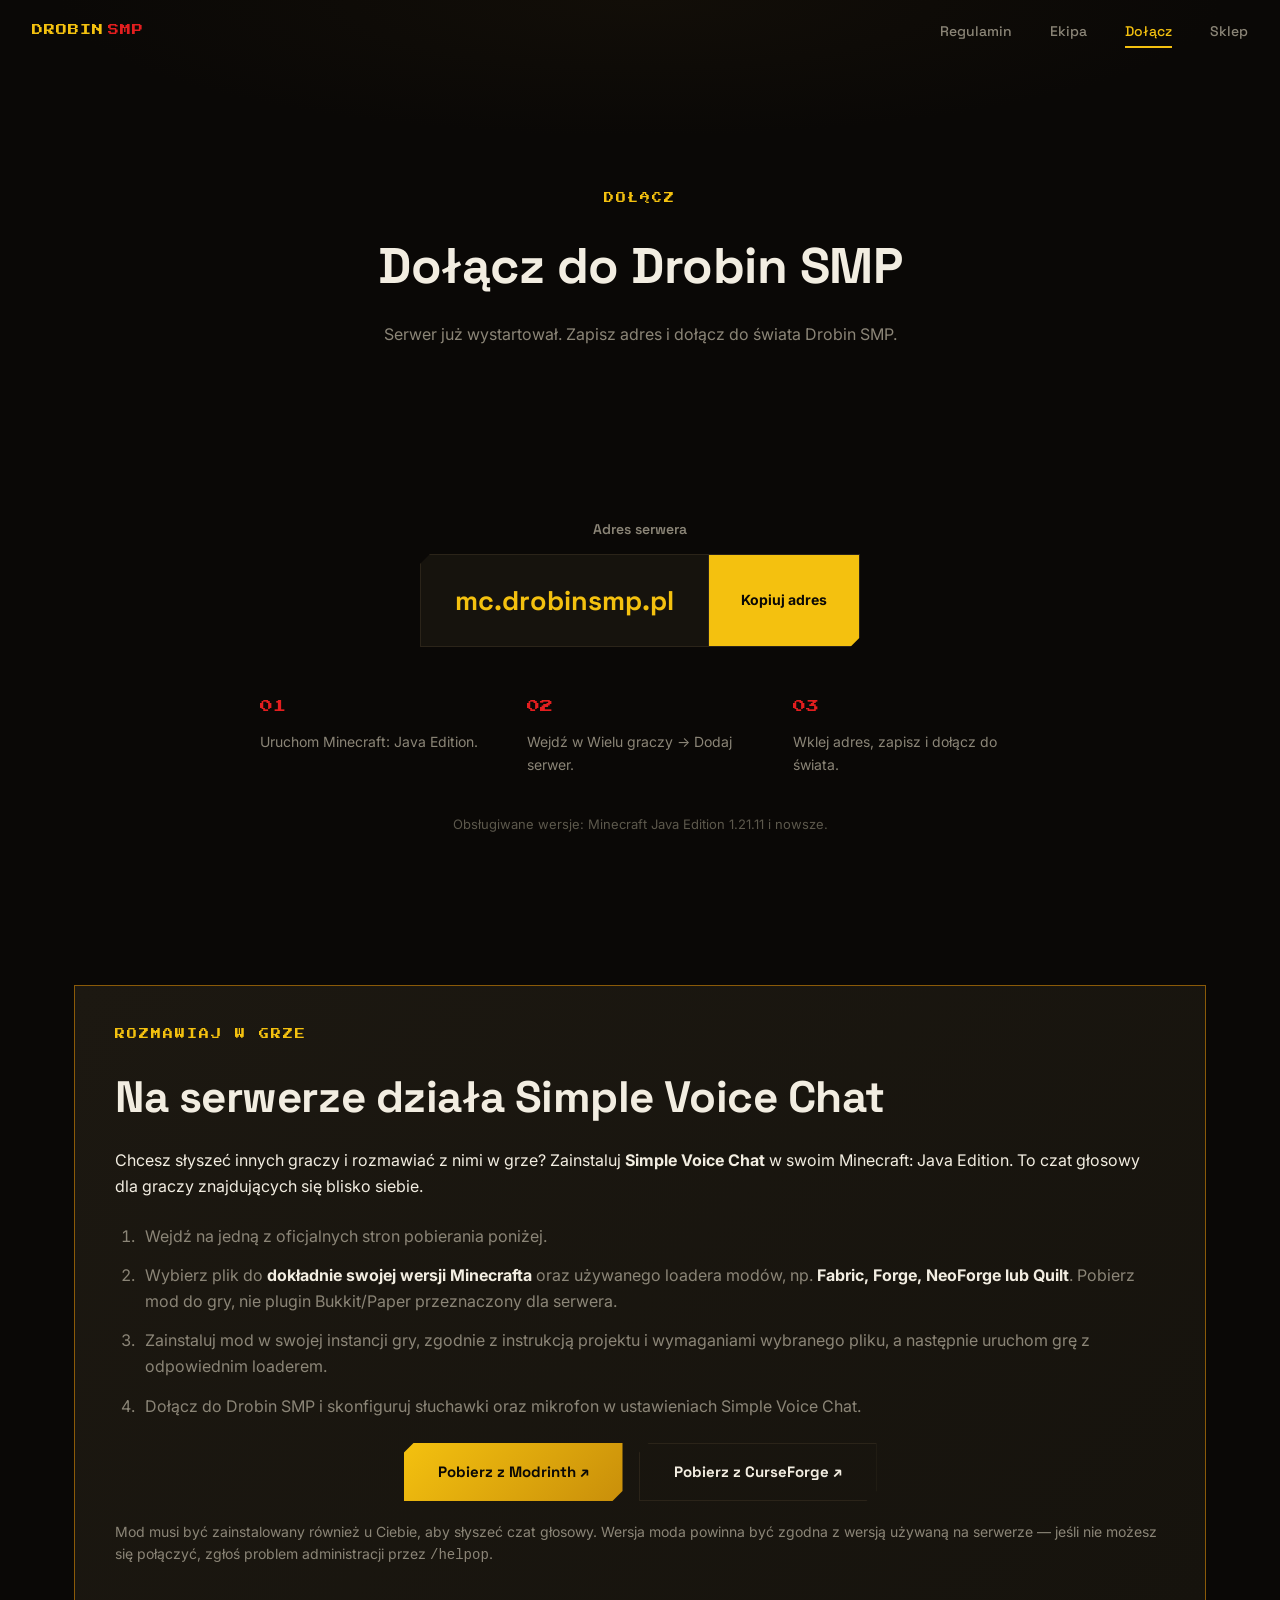
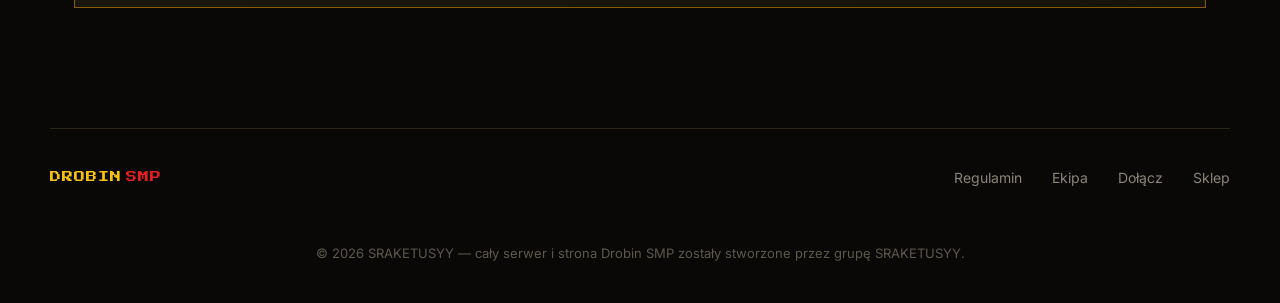
==== commit 9091400f: "Dodaj informacje i linki do Simple Voice Chat" ====
--- a/public/dolacz.html
+++ b/public/dolacz.html
@@ -60,6 +60,26 @@
       <p class="version-note reveal">Obsługiwane wersje: Minecraft Java Edition 1.21.11 i nowsze.</p>
     </div>
   </section>
+  <section class="shop-section" id="voice-chat" aria-labelledby="voiceChatTitle">
+    <div class="container">
+      <article class="shop-creator">
+        <span class="eyebrow">ROZMAWIAJ W GRZE</span>
+        <h2 class="section-heading" id="voiceChatTitle">Na serwerze działa Simple Voice Chat</h2>
+        <p>Chcesz słyszeć innych graczy i rozmawiać z nimi w grze? Zainstaluj <strong>Simple Voice Chat</strong> w swoim Minecraft: Java Edition. To czat głosowy dla graczy znajdujących się blisko siebie.</p>
+        <ol>
+          <li>Wejdź na jedną z oficjalnych stron pobierania poniżej.</li>
+          <li>Wybierz plik do <strong>dokładnie swojej wersji Minecrafta</strong> oraz używanego loadera modów, np. <strong>Fabric, Forge, NeoForge lub Quilt</strong>. Pobierz mod do gry, nie plugin Bukkit/Paper przeznaczony dla serwera.</li>
+          <li>Zainstaluj mod w swojej instancji gry, zgodnie z instrukcją projektu i wymaganiami wybranego pliku, a następnie uruchom grę z odpowiednim loaderem.</li>
+          <li>Dołącz do Drobin SMP i skonfiguruj słuchawki oraz mikrofon w ustawieniach Simple Voice Chat.</li>
+        </ol>
+        <div class="hero-ctas">
+          <a href="https://modrinth.com/plugin/simple-voice-chat/versions" target="_blank" rel="noopener noreferrer" class="btn btn-primary cut-sm">Pobierz z Modrinth ↗</a>
+          <a href="https://www.curseforge.com/minecraft/mc-mods/simple-voice-chat" target="_blank" rel="noopener noreferrer" class="btn btn-secondary cut-sm">Pobierz z CurseForge ↗</a>
+        </div>
+        <p class="shop-benefits-note">Mod musi być zainstalowany również u Ciebie, aby słyszeć czat głosowy. Wersja moda powinna być zgodna z wersją używaną na serwerze — jeśli nie możesz się połączyć, zgłoś problem administracji przez <code>/helpop</code>.</p>
+      </article>
+    </div>
+  </section>
 </main>
 
 <footer class="footer">
